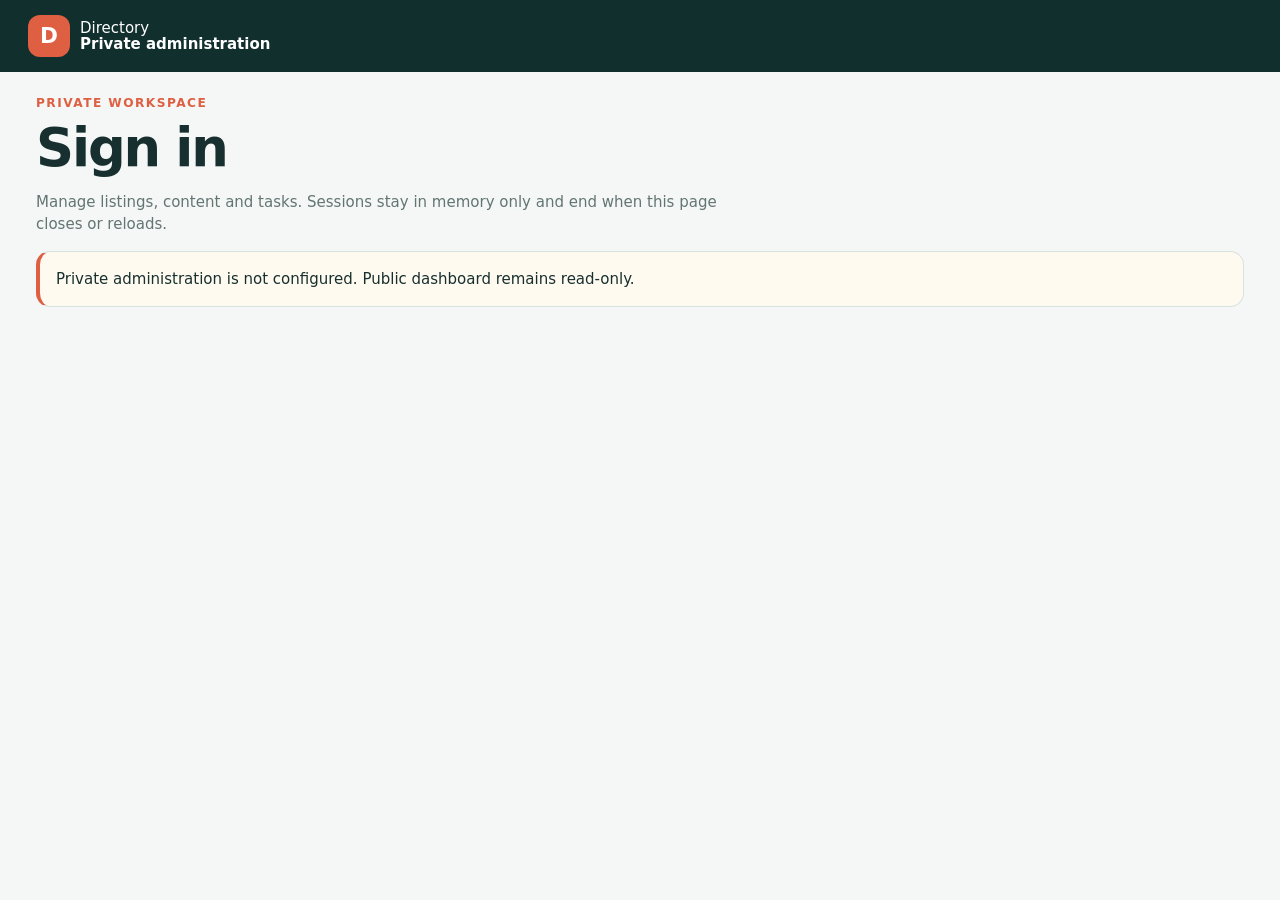
==== admin.html @ 72ed54ed "Add secure Supabase admin scaffold" ====
<!doctype html><html lang="en-AU"><head><meta charset="utf-8"><meta name="viewport" content="width=device-width,initial-scale=1"><meta name="robots" content="noindex,nofollow"><link rel="stylesheet" href="styles.css"><title>Private administration · Directory Command Centre</title></head><body><a class="skip-link" href="#adminMain">Skip to content</a><header class="topbar"><a class="brand" href="./"><span class="brand-mark">D</span><span>Directory<br><b>Private administration</b></span></a></header><main id="adminMain"><div class="kicker">Private workspace</div><h1>Sign in</h1><p class="lede">Manage listings, content and tasks. Sessions stay in memory only and end when this page closes or reloads.</p><div id="adminStatus" class="notice" role="status">Checking secure backend…</div><form id="signInForm" class="panel admin-form" hidden><label>Email<input name="email" type="email" autocomplete="username" required></label><label>Password<input name="password" type="password" autocomplete="current-password" required minlength="8"></label><button class="button" type="submit">Sign in</button></form><section id="workspace" hidden><div class="site-actions"><button id="signOut" class="button secondary" type="button">Sign out</button></div><div class="controls"><label>Record type<select id="entity"><option value="listings">Listings</option><option value="content_items">Content</option><option value="tasks">Tasks</option></select></label></div><form id="recordForm" class="panel admin-form"><input name="id" type="hidden"><label>Site<select name="site_id" required></select></label><label>Name or title<input name="label" maxlength="200" required></label><label>Slug / public URL / due date<input name="extra" maxlength="500"></label><label>Status<select name="status" required></select></label><label id="priorityWrap">Priority<select name="priority"><option>low</option><option selected>normal</option><option>high</option><option>urgent</option></select></label><div class="site-actions"><button class="button" type="submit">Save</button><button id="clearRecord" class="button secondary" type="button">Clear</button></div></form><div id="records" class="grid" aria-live="polite"></div></section></main><script src="admin.js" defer></script></body></html>
---- styles.css ----
:root{--ink:#17302f;--muted:#637573;--paper:#f4f7f5;--card:#fff;--line:#d8e2de;--brand:#102f2d;--accent:#de5f42;--mint:#cfe7dd;--gold:#f4e5ad;--danger:#a9443e;--shadow:0 10px 30px rgba(16,47,45,.07)}*{box-sizing:border-box}html{scroll-behavior:smooth}body{margin:0;background:var(--paper);color:var(--ink);font:15px/1.5 Inter,system-ui,-apple-system,"Segoe UI",sans-serif}button,input,select{font:inherit;color:inherit}a{color:inherit}.skip-link{position:fixed;left:1rem;top:-5rem;z-index:99;padding:.8rem 1rem;background:#fff}.skip-link:focus{top:1rem}.topbar{min-height:72px;padding:12px 16px;background:var(--brand);color:#fff;display:flex;align-items:center;justify-content:space-between}.brand{display:flex;align-items:center;gap:10px;text-decoration:none;line-height:1.1}.brand-mark{display:grid;place-items:center;width:42px;height:42px;border-radius:12px;background:var(--accent);font-size:1.35rem;font-weight:900}.menu-button,.nav-link,.site-link,.button{min-height:44px;display:inline-flex;align-items:center;justify-content:center;border:1px solid transparent;border-radius:9px;padding:8px 12px;background:transparent}.menu-button{color:#fff;border-color:#55706d}.global-nav{display:none;background:#fff;border-bottom:1px solid var(--line);padding:8px;gap:4px;overflow-x:auto}.global-nav.open{display:grid}.nav-link{text-decoration:none;justify-content:flex-start;font-weight:700;white-space:nowrap}.nav-link[aria-current=page]{background:var(--mint)}.sitebar{display:flex;align-items:center;gap:10px;padding:10px 16px;background:#eaf0ed;border-bottom:1px solid var(--line)}.sitebar label{font-size:.75rem;font-weight:800;text-transform:uppercase}.sitebar select{min-width:0;max-width:400px;min-height:44px;border:1px solid #b9c8c2;border-radius:8px;background:#fff;padding:8px}main{max-width:1240px;margin:auto;padding:22px 16px 48px}footer{text-align:center;color:var(--muted);padding:24px}h1{font-size:clamp(1.8rem,7vw,3.3rem);line-height:1.05;letter-spacing:-.04em;margin:.15em 0}h2{font-size:1.15rem}.kicker{font-size:.76rem;text-transform:uppercase;letter-spacing:.12em;color:var(--accent);font-weight:900}.lede{color:var(--muted);max-width:720px}.metrics,.grid{display:grid;gap:12px}.metrics{grid-template-columns:repeat(2,minmax(0,1fr));margin:22px 0}.metric,.panel,.site-card,.notice{background:var(--card);border:1px solid var(--line);border-radius:14px;padding:16px;box-shadow:var(--shadow)}.metric span,.meta-label{display:block;color:var(--muted);font-size:.72rem;text-transform:uppercase;letter-spacing:.06em}.metric strong{display:block;font-size:1.55rem}.metric small,.source-line{color:var(--muted);font-size:.76rem}.notice{box-shadow:none;border-left:4px solid var(--accent)}.notice.warning{background:#fffaf0}.controls{display:grid;gap:10px;margin:20px 0}.controls label{font-size:.78rem;font-weight:800}.controls input,.controls select{width:100%;min-height:44px;margin-top:4px;padding:9px;border:1px solid #bdcbc6;border-radius:9px;background:#fff}.site-card h2{margin:.4rem 0}.site-card h2 a{text-decoration-color:var(--accent)}.chips{display:flex;flex-wrap:wrap;gap:6px}.chip{display:inline-flex;border-radius:999px;padding:4px 9px;background:#e8eeeb;font-size:.72rem;font-weight:800}.chip.verified{background:#d9eee5;color:#195f48}.chip.pending_period{background:var(--gold);color:#705500}.chip.unavailable,.chip.not_connected{background:#ece9e4;color:#645b51}.chip.stale,.chip.failed_collection{background:#f6d9d4;color:var(--danger)}.site-actions{display:flex;flex-wrap:wrap;gap:8px;margin-top:14px}.button{background:var(--brand);color:#fff;text-decoration:none}.button.secondary{background:#fff;color:var(--ink);border-color:var(--line)}.detail-list{display:grid;gap:10px;margin:0}.detail-list div{border-top:1px solid var(--line);padding-top:10px}.detail-list dd{margin:2px 0}.table-wrap{overflow:auto;border:1px solid var(--line);border-radius:12px;background:#fff}table{border-collapse:collapse;width:100%;min-width:680px}th,td{text-align:left;padding:12px;border-bottom:1px solid var(--line);vertical-align:top}th{font-size:.72rem;text-transform:uppercase;background:#edf2ef}.empty{text-align:center;color:var(--muted);padding:32px}.sr-only{position:absolute;width:1px;height:1px;padding:0;margin:-1px;overflow:hidden;clip:rect(0,0,0,0);white-space:nowrap;border:0}:focus-visible{outline:3px solid #ed927b;outline-offset:2px}@media(min-width:700px){.menu-button{display:none}.global-nav{display:flex}.metrics{grid-template-columns:repeat(4,minmax(0,1fr))}.controls{grid-template-columns:2fr repeat(3,1fr)}.grid{grid-template-columns:repeat(2,minmax(0,1fr))}}@media(min-width:1040px){.topbar{padding-inline:28px}.global-nav{padding-inline:24px}.grid.sites{grid-template-columns:repeat(3,minmax(0,1fr))}}@media(prefers-reduced-motion:reduce){*{scroll-behavior:auto}}

.backend-state{display:flex;align-items:center;gap:.6rem;padding:.55rem 1rem;background:#fff7df;border-bottom:1px solid #e4c66b;font-size:.88rem}.backend-state .chip{flex:none}.admin-form{display:grid;gap:14px;max-width:680px;margin:20px 0}.admin-form label{display:grid;gap:5px;font-weight:750}.admin-form input,.admin-form select{width:100%;min-height:44px;padding:9px;border:1px solid #bdcbc6;border-radius:9px;background:#fff}.admin-form[hidden],[hidden]{display:none!important}
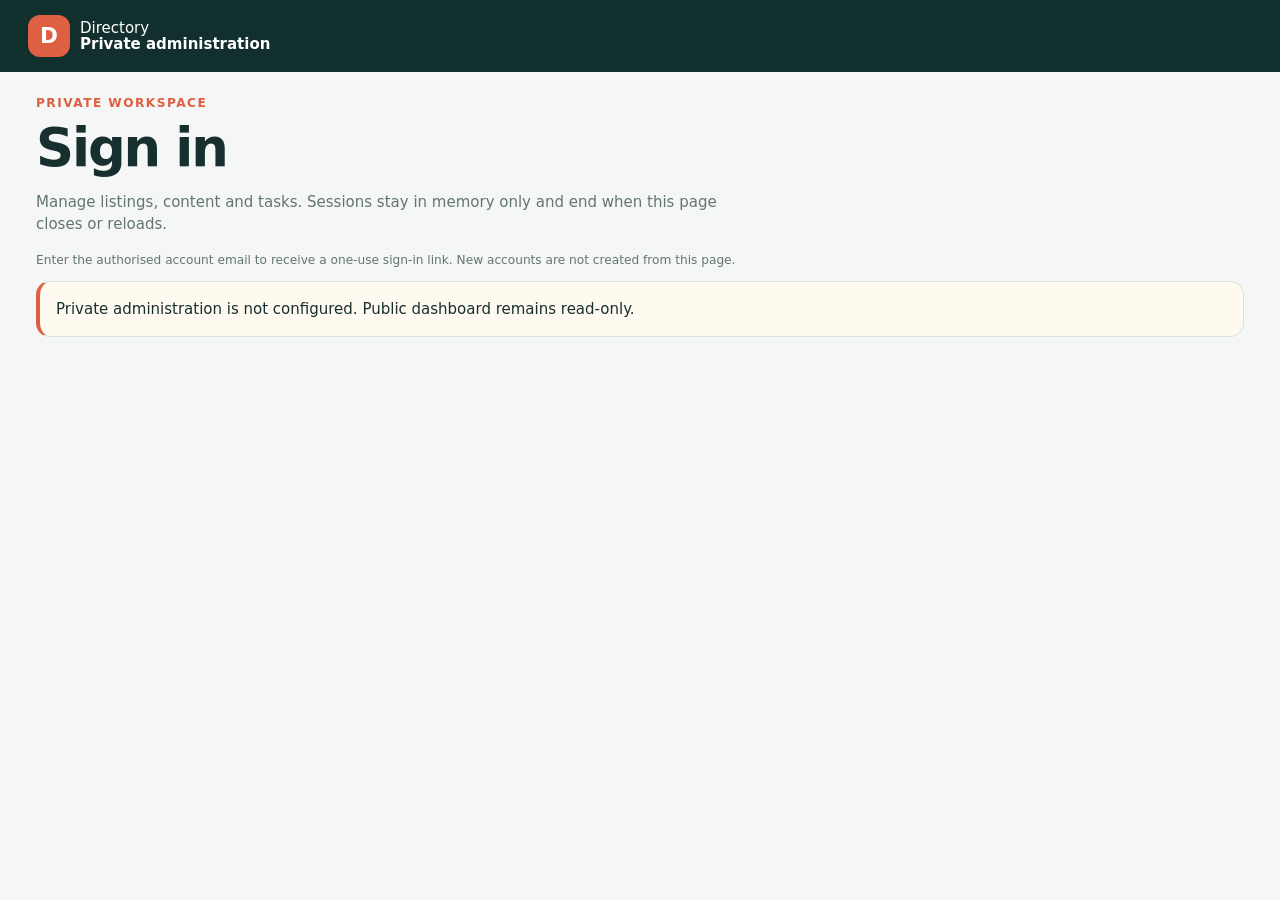
==== commit 6e84dc11: "Add passwordless admin sign-in" ====
--- a/admin.html
+++ b/admin.html
@@ -1 +1 @@
-<!doctype html><html lang="en-AU"><head><meta charset="utf-8"><meta name="viewport" content="width=device-width,initial-scale=1"><meta name="robots" content="noindex,nofollow"><link rel="stylesheet" href="styles.css"><title>Private administration · Directory Command Centre</title></head><body><a class="skip-link" href="#adminMain">Skip to content</a><header class="topbar"><a class="brand" href="./"><span class="brand-mark">D</span><span>Directory<br><b>Private administration</b></span></a></header><main id="adminMain"><div class="kicker">Private workspace</div><h1>Sign in</h1><p class="lede">Manage listings, content and tasks. Sessions stay in memory only and end when this page closes or reloads.</p><div id="adminStatus" class="notice" role="status">Checking secure backend…</div><form id="signInForm" class="panel admin-form" hidden><label>Email<input name="email" type="email" autocomplete="username" required></label><label>Password<input name="password" type="password" autocomplete="current-password" required minlength="8"></label><button class="button" type="submit">Sign in</button></form><section id="workspace" hidden><div class="site-actions"><button id="signOut" class="button secondary" type="button">Sign out</button></div><div class="controls"><label>Record type<select id="entity"><option value="listings">Listings</option><option value="content_items">Content</option><option value="tasks">Tasks</option></select></label></div><form id="recordForm" class="panel admin-form"><input name="id" type="hidden"><label>Site<select name="site_id" required></select></label><label>Name or title<input name="label" maxlength="200" required></label><label>Slug / public URL / due date<input name="extra" maxlength="500"></label><label>Status<select name="status" required></select></label><label id="priorityWrap">Priority<select name="priority"><option>low</option><option selected>normal</option><option>high</option><option>urgent</option></select></label><div class="site-actions"><button class="button" type="submit">Save</button><button id="clearRecord" class="button secondary" type="button">Clear</button></div></form><div id="records" class="grid" aria-live="polite"></div></section></main><script src="admin.js" defer></script></body></html>+<!doctype html><html lang="en-AU"><head><meta charset="utf-8"><meta name="viewport" content="width=device-width,initial-scale=1"><meta name="robots" content="noindex,nofollow"><link rel="stylesheet" href="styles.css"><title>Private administration · Directory Command Centre</title></head><body><a class="skip-link" href="#adminMain">Skip to content</a><header class="topbar"><a class="brand" href="./"><span class="brand-mark">D</span><span>Directory<br><b>Private administration</b></span></a></header><main id="adminMain"><div class="kicker">Private workspace</div><h1>Sign in</h1><p class="lede">Manage listings, content and tasks. Sessions stay in memory only and end when this page closes or reloads.</p><p class="source-line">Enter the authorised account email to receive a one-use sign-in link. New accounts are not created from this page.</p><div id="adminStatus" class="notice" role="status">Checking secure backend…</div><form id="signInForm" class="panel admin-form" hidden><label>Email<input name="email" type="email" autocomplete="username" required></label><button class="button" type="submit">Email sign-in link</button></form><section id="workspace" hidden><div class="site-actions"><button id="signOut" class="button secondary" type="button">Sign out</button></div><div class="controls"><label>Record type<select id="entity"><option value="listings">Listings</option><option value="content_items">Content</option><option value="tasks">Tasks</option></select></label></div><form id="recordForm" class="panel admin-form"><input name="id" type="hidden"><label>Site<select name="site_id" required></select></label><label>Name or title<input name="label" maxlength="200" required></label><label>Slug / public URL / due date<input name="extra" maxlength="500"></label><label>Status<select name="status" required></select></label><label id="priorityWrap">Priority<select name="priority"><option>low</option><option selected>normal</option><option>high</option><option>urgent</option></select></label><div class="site-actions"><button class="button" type="submit">Save</button><button id="clearRecord" class="button secondary" type="button">Clear</button></div></form><div id="records" class="grid" aria-live="polite"></div></section></main><script src="admin.js" defer></script></body></html>
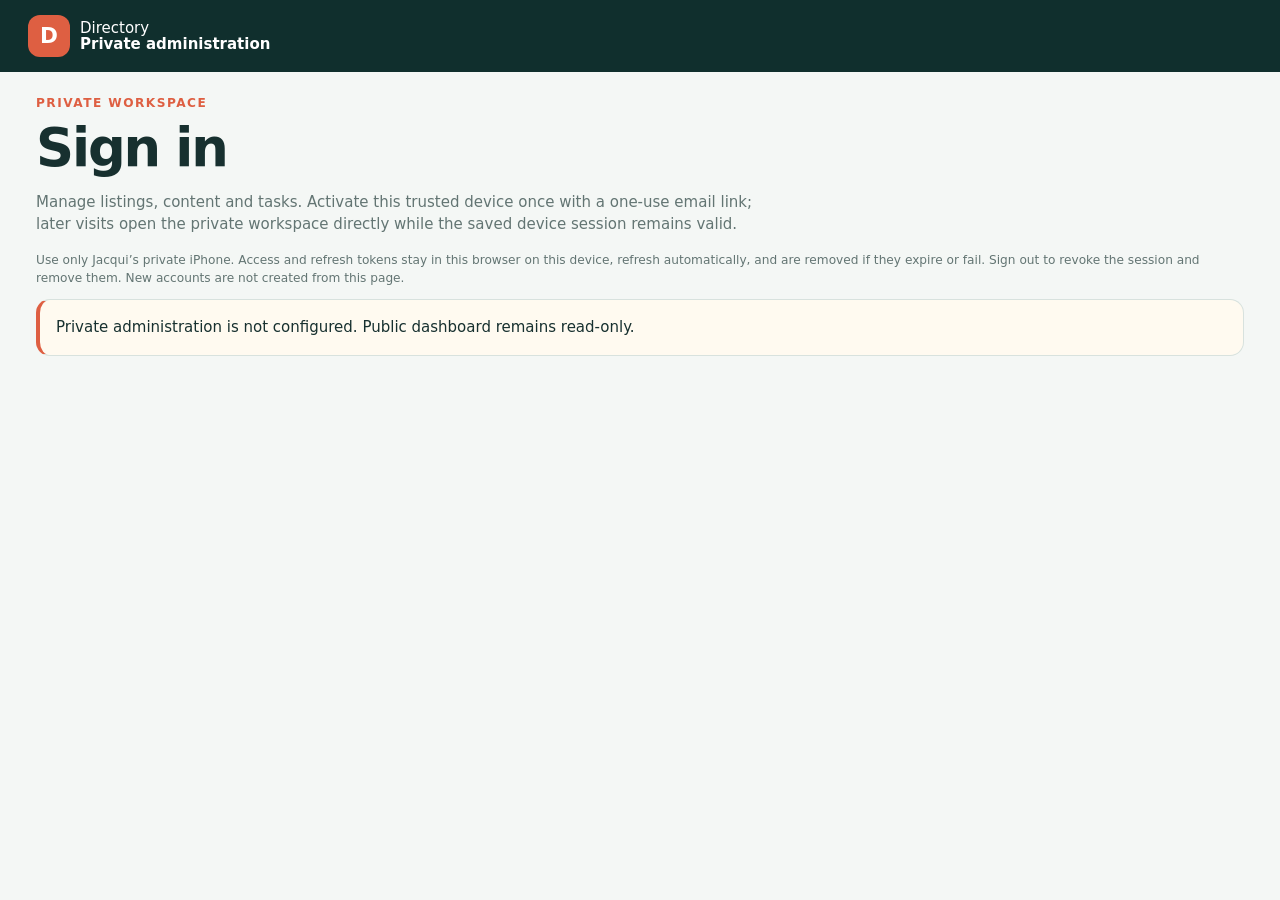
==== commit 73449f39: "Keep trusted admin devices signed in" ====
--- a/admin.html
+++ b/admin.html
@@ -1 +1 @@
-<!doctype html><html lang="en-AU"><head><meta charset="utf-8"><meta name="viewport" content="width=device-width,initial-scale=1"><meta name="robots" content="noindex,nofollow"><link rel="stylesheet" href="styles.css"><title>Private administration · Directory Command Centre</title></head><body><a class="skip-link" href="#adminMain">Skip to content</a><header class="topbar"><a class="brand" href="./"><span class="brand-mark">D</span><span>Directory<br><b>Private administration</b></span></a></header><main id="adminMain"><div class="kicker">Private workspace</div><h1>Sign in</h1><p class="lede">Manage listings, content and tasks. Sessions stay in memory only and end when this page closes or reloads.</p><p class="source-line">Enter the authorised account email to receive a one-use sign-in link. New accounts are not created from this page.</p><div id="adminStatus" class="notice" role="status">Checking secure backend…</div><form id="signInForm" class="panel admin-form" hidden><label>Email<input name="email" type="email" autocomplete="username" required></label><button class="button" type="submit">Email sign-in link</button></form><section id="workspace" hidden><div class="site-actions"><button id="signOut" class="button secondary" type="button">Sign out</button></div><div class="controls"><label>Record type<select id="entity"><option value="listings">Listings</option><option value="content_items">Content</option><option value="tasks">Tasks</option></select></label></div><form id="recordForm" class="panel admin-form"><input name="id" type="hidden"><label>Site<select name="site_id" required></select></label><label>Name or title<input name="label" maxlength="200" required></label><label>Slug / public URL / due date<input name="extra" maxlength="500"></label><label>Status<select name="status" required></select></label><label id="priorityWrap">Priority<select name="priority"><option>low</option><option selected>normal</option><option>high</option><option>urgent</option></select></label><div class="site-actions"><button class="button" type="submit">Save</button><button id="clearRecord" class="button secondary" type="button">Clear</button></div></form><div id="records" class="grid" aria-live="polite"></div></section></main><script src="admin.js" defer></script></body></html>
+<!doctype html><html lang="en-AU"><head><meta charset="utf-8"><meta name="viewport" content="width=device-width,initial-scale=1"><meta name="robots" content="noindex,nofollow"><link rel="stylesheet" href="styles.css"><title>Private administration · Directory Command Centre</title></head><body><a class="skip-link" href="#adminMain">Skip to content</a><header class="topbar"><a class="brand" href="./"><span class="brand-mark">D</span><span>Directory<br><b>Private administration</b></span></a></header><main id="adminMain"><div class="kicker">Private workspace</div><h1>Sign in</h1><p class="lede">Manage listings, content and tasks. Activate this trusted device once with a one-use email link; later visits open the private workspace directly while the saved device session remains valid.</p><p class="source-line">Use only Jacqui’s private iPhone. Access and refresh tokens stay in this browser on this device, refresh automatically, and are removed if they expire or fail. Sign out to revoke the session and remove them. New accounts are not created from this page.</p><div id="adminStatus" class="notice" role="status">Checking secure backend…</div><form id="signInForm" class="panel admin-form" hidden><label>Email<input name="email" type="email" autocomplete="username" required></label><button class="button" type="submit">Email sign-in link</button></form><section id="workspace" hidden><div class="site-actions"><button id="signOut" class="button secondary" type="button">Sign out</button></div><div class="controls"><label>Record type<select id="entity"><option value="listings">Listings</option><option value="content_items">Content</option><option value="tasks">Tasks</option></select></label></div><form id="recordForm" class="panel admin-form"><input name="id" type="hidden"><label>Site<select name="site_id" required></select></label><label>Name or title<input name="label" maxlength="200" required></label><label>Slug / public URL / due date<input name="extra" maxlength="500"></label><label>Status<select name="status" required></select></label><label id="priorityWrap">Priority<select name="priority"><option>low</option><option selected>normal</option><option>high</option><option>urgent</option></select></label><div class="site-actions"><button class="button" type="submit">Save</button><button id="clearRecord" class="button secondary" type="button">Clear</button></div></form><div id="records" class="grid" aria-live="polite"></div></section></main><script src="admin.js" defer></script></body></html>
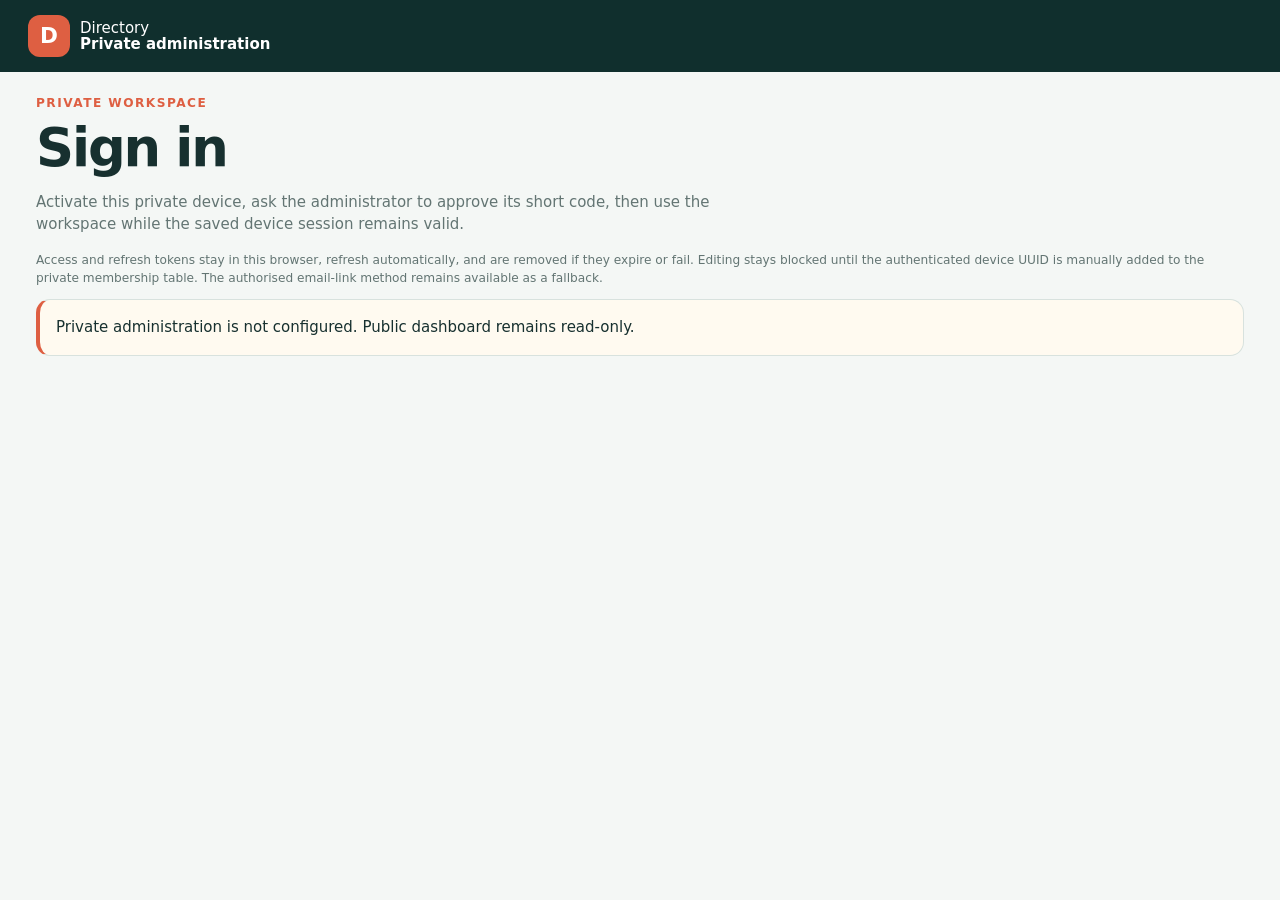
==== commit 403c09fc: "Add trusted device activation" ====
--- a/admin.html
+++ b/admin.html
@@ -1 +1 @@
-<!doctype html><html lang="en-AU"><head><meta charset="utf-8"><meta name="viewport" content="width=device-width,initial-scale=1"><meta name="robots" content="noindex,nofollow"><link rel="stylesheet" href="styles.css"><title>Private administration · Directory Command Centre</title></head><body><a class="skip-link" href="#adminMain">Skip to content</a><header class="topbar"><a class="brand" href="./"><span class="brand-mark">D</span><span>Directory<br><b>Private administration</b></span></a></header><main id="adminMain"><div class="kicker">Private workspace</div><h1>Sign in</h1><p class="lede">Manage listings, content and tasks. Activate this trusted device once with a one-use email link; later visits open the private workspace directly while the saved device session remains valid.</p><p class="source-line">Use only Jacqui’s private iPhone. Access and refresh tokens stay in this browser on this device, refresh automatically, and are removed if they expire or fail. Sign out to revoke the session and remove them. New accounts are not created from this page.</p><div id="adminStatus" class="notice" role="status">Checking secure backend…</div><form id="signInForm" class="panel admin-form" hidden><label>Email<input name="email" type="email" autocomplete="username" required></label><button class="button" type="submit">Email sign-in link</button></form><section id="workspace" hidden><div class="site-actions"><button id="signOut" class="button secondary" type="button">Sign out</button></div><div class="controls"><label>Record type<select id="entity"><option value="listings">Listings</option><option value="content_items">Content</option><option value="tasks">Tasks</option></select></label></div><form id="recordForm" class="panel admin-form"><input name="id" type="hidden"><label>Site<select name="site_id" required></select></label><label>Name or title<input name="label" maxlength="200" required></label><label>Slug / public URL / due date<input name="extra" maxlength="500"></label><label>Status<select name="status" required></select></label><label id="priorityWrap">Priority<select name="priority"><option>low</option><option selected>normal</option><option>high</option><option>urgent</option></select></label><div class="site-actions"><button class="button" type="submit">Save</button><button id="clearRecord" class="button secondary" type="button">Clear</button></div></form><div id="records" class="grid" aria-live="polite"></div></section></main><script src="admin.js" defer></script></body></html>
+<!doctype html><html lang="en-AU"><head><meta charset="utf-8"><meta name="viewport" content="width=device-width,initial-scale=1"><meta name="robots" content="noindex,nofollow"><link rel="stylesheet" href="styles.css"><title>Private administration · Directory Command Centre</title></head><body><a class="skip-link" href="#adminMain">Skip to content</a><header class="topbar"><a class="brand" href="./"><span class="brand-mark">D</span><span>Directory<br><b>Private administration</b></span></a></header><main id="adminMain"><div class="kicker">Private workspace</div><h1>Sign in</h1><p class="lede">Activate this private device, ask the administrator to approve its short code, then use the workspace while the saved device session remains valid.</p><p class="source-line">Access and refresh tokens stay in this browser, refresh automatically, and are removed if they expire or fail. Editing stays blocked until the authenticated device UUID is manually added to the private membership table. The authorised email-link method remains available as a fallback.</p><div id="adminStatus" class="notice" role="status">Checking secure backend…</div><form id="signInForm" class="panel admin-form" hidden><button id="activateDevice" class="button" type="button">Activate this device</button><hr><p class="source-line">Authorised email fallback</p><label>Email<input name="email" type="email" autocomplete="username" required></label><button class="button secondary" type="submit">Email sign-in link</button></form><section id="pendingApproval" class="panel" hidden><h2>Approval required</h2><p>Give this code to the private administrator:</p><p><strong id="approvalCode"></strong></p><p class="source-line">Exact authenticated device UUID: <code id="approvalUserId"></code></p><p class="source-line">The administrator must match the code to this anonymous Auth user and add the exact UUID to <code>private_management.admin_memberships</code>. No editing is available before that membership exists.</p><div class="site-actions"><button id="retryApproval" class="button" type="button">Check approval</button><button id="cancelActivation" class="button secondary" type="button">Clear activation</button></div></section><section id="workspace" hidden><div class="site-actions"><button id="signOut" class="button secondary" type="button">Sign out</button></div><div class="controls"><label>Record type<select id="entity"><option value="listings">Listings</option><option value="content_items">Content</option><option value="tasks">Tasks</option></select></label></div><form id="recordForm" class="panel admin-form"><input name="id" type="hidden"><label>Site<select name="site_id" required></select></label><label>Name or title<input name="label" maxlength="200" required></label><label>Slug / public URL / due date<input name="extra" maxlength="500"></label><label>Status<select name="status" required></select></label><label id="priorityWrap">Priority<select name="priority"><option>low</option><option selected>normal</option><option>high</option><option>urgent</option></select></label><div class="site-actions"><button class="button" type="submit">Save</button><button id="clearRecord" class="button secondary" type="button">Clear</button></div></form><div id="records" class="grid" aria-live="polite"></div></section></main><script src="admin.js" defer></script></body></html>
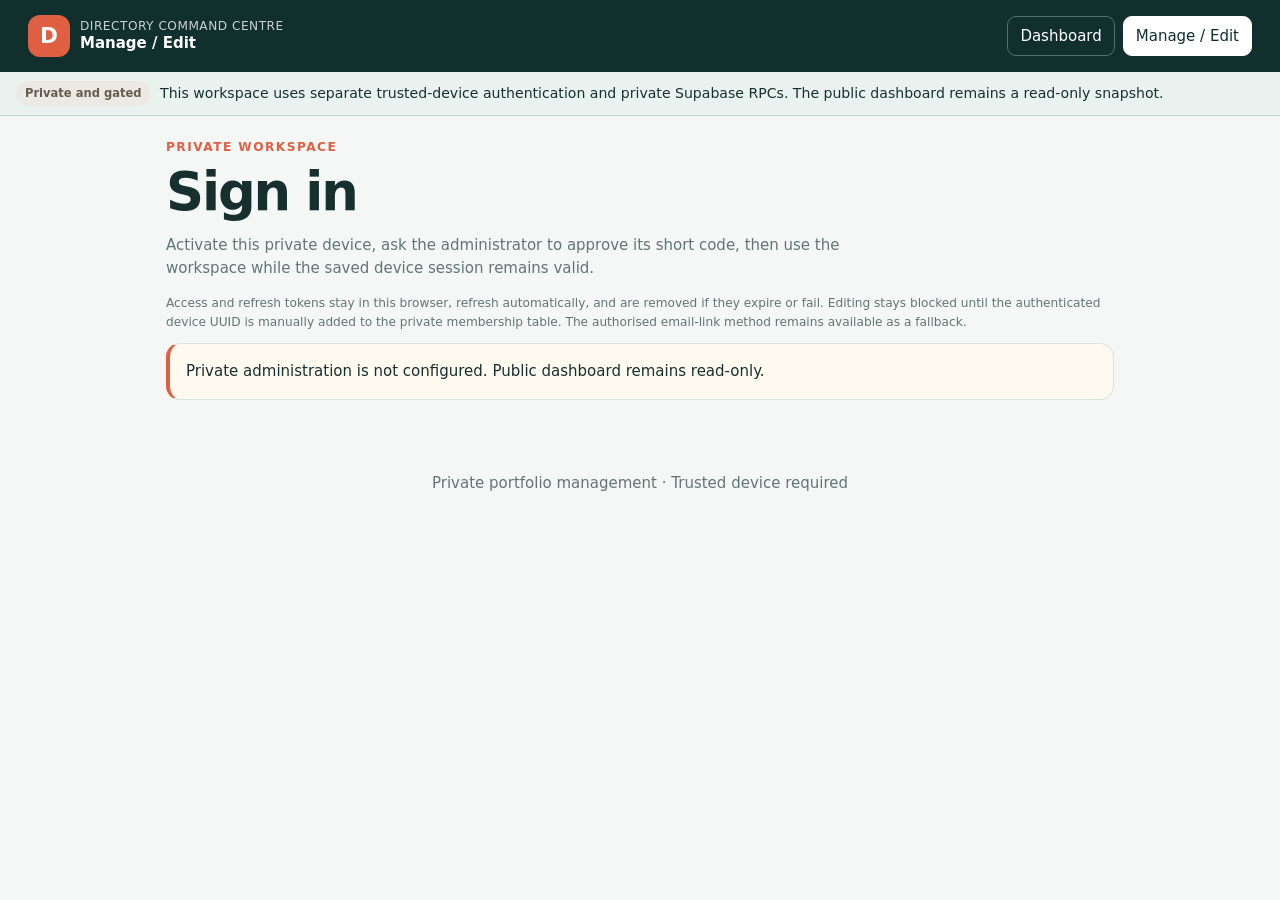
==== commit fb93a223: "Unify Command Centre navigation" ====
--- a/admin.html
+++ b/admin.html
@@ -1 +1 @@
-<!doctype html><html lang="en-AU"><head><meta charset="utf-8"><meta name="viewport" content="width=device-width,initial-scale=1"><meta name="robots" content="noindex,nofollow"><link rel="stylesheet" href="styles.css"><title>Private administration · Directory Command Centre</title></head><body><a class="skip-link" href="#adminMain">Skip to content</a><header class="topbar"><a class="brand" href="./"><span class="brand-mark">D</span><span>Directory<br><b>Private administration</b></span></a></header><main id="adminMain"><div class="kicker">Private workspace</div><h1>Sign in</h1><p class="lede">Activate this private device, ask the administrator to approve its short code, then use the workspace while the saved device session remains valid.</p><p class="source-line">Access and refresh tokens stay in this browser, refresh automatically, and are removed if they expire or fail. Editing stays blocked until the authenticated device UUID is manually added to the private membership table. The authorised email-link method remains available as a fallback.</p><div id="adminStatus" class="notice" role="status">Checking secure backend…</div><form id="signInForm" class="panel admin-form" hidden><button id="activateDevice" class="button" type="button">Activate this device</button><hr><p class="source-line">Authorised email fallback</p><label>Email<input name="email" type="email" autocomplete="username" required></label><button class="button secondary" type="submit">Email sign-in link</button></form><section id="pendingApproval" class="panel" hidden><h2>Approval required</h2><p>Give this code to the private administrator:</p><p><strong id="approvalCode"></strong></p><p class="source-line">Exact authenticated device UUID: <code id="approvalUserId"></code></p><p class="source-line">The administrator must match the code to this anonymous Auth user and add the exact UUID to <code>private_management.admin_memberships</code>. No editing is available before that membership exists.</p><div class="site-actions"><button id="retryApproval" class="button" type="button">Check approval</button><button id="cancelActivation" class="button secondary" type="button">Clear activation</button></div></section><section id="workspace" hidden><div class="site-actions"><button id="signOut" class="button secondary" type="button">Sign out</button></div><div class="controls"><label>Record type<select id="entity"><option value="listings">Listings</option><option value="content_items">Content</option><option value="tasks">Tasks</option></select></label></div><form id="recordForm" class="panel admin-form"><input name="id" type="hidden"><label>Site<select name="site_id" required></select></label><label>Name or title<input name="label" maxlength="200" required></label><label>Slug / public URL / due date<input name="extra" maxlength="500"></label><label>Status<select name="status" required></select></label><label id="priorityWrap">Priority<select name="priority"><option>low</option><option selected>normal</option><option>high</option><option>urgent</option></select></label><div class="site-actions"><button class="button" type="submit">Save</button><button id="clearRecord" class="button secondary" type="button">Clear</button></div></form><div id="records" class="grid" aria-live="polite"></div></section></main><script src="admin.js" defer></script></body></html>
+<!doctype html><html lang="en-AU"><head><meta charset="utf-8"><meta name="viewport" content="width=device-width,initial-scale=1,viewport-fit=cover"><meta name="theme-color" content="#102f2d"><meta name="robots" content="noindex,nofollow"><link rel="icon" href="icons/icon.svg" type="image/svg+xml"><link rel="apple-touch-icon" href="icons/icon-192.png"><link rel="stylesheet" href="styles.css"><title>Manage / Edit · Directory Command Centre</title></head><body><a class="skip-link" href="#adminMain">Skip to content</a><div id="appShell"><header class="topbar"><a class="brand" href="./#/overview" aria-label="Directory Command Centre dashboard"><span class="brand-mark">D</span><span class="brand-copy"><span>Directory Command Centre</span><b>Manage / Edit</b></span></a><nav class="topbar-actions" aria-label="Workspace"><a class="button secondary shell-action" href="./#/overview">Dashboard</a><a class="button shell-action" href="admin.html" aria-current="page">Manage / Edit</a></nav></header><div class="backend-state private-state" role="status"><span class="chip not_connected">Private and gated</span><span>This workspace uses separate trusted-device authentication and private Supabase RPCs. The public dashboard remains a read-only snapshot.</span></div><main id="adminMain"><div class="kicker">Private workspace</div><h1>Sign in</h1><p class="lede">Activate this private device, ask the administrator to approve its short code, then use the workspace while the saved device session remains valid.</p><p class="source-line">Access and refresh tokens stay in this browser, refresh automatically, and are removed if they expire or fail. Editing stays blocked until the authenticated device UUID is manually added to the private membership table. The authorised email-link method remains available as a fallback.</p><div id="adminStatus" class="notice" role="status">Checking secure backend…</div><form id="signInForm" class="panel admin-form" hidden><button id="activateDevice" class="button" type="button">Activate this device</button><hr><p class="source-line">Authorised email fallback</p><label>Email<input name="email" type="email" autocomplete="username" required></label><button class="button secondary" type="submit">Email sign-in link</button></form><section id="pendingApproval" class="panel" hidden><h2>Approval required</h2><p>Give this code to the private administrator:</p><p><strong id="approvalCode"></strong></p><p class="source-line">Exact authenticated device UUID: <code id="approvalUserId"></code></p><p class="source-line">The administrator must match the code to this anonymous Auth user and add the exact UUID to <code>private_management.admin_memberships</code>. No editing is available before that membership exists.</p><div class="site-actions"><button id="retryApproval" class="button" type="button">Check approval</button><button id="cancelActivation" class="button secondary" type="button">Clear activation</button></div></section><section id="workspace" hidden><div class="site-actions"><button id="signOut" class="button secondary" type="button">Sign out</button></div><div class="controls"><label>Record type<select id="entity"><option value="listings">Listings</option><option value="content_items">Content</option><option value="tasks">Tasks</option></select></label></div><form id="recordForm" class="panel admin-form"><input name="id" type="hidden"><label>Site<select name="site_id" required></select></label><label>Name or title<input name="label" maxlength="200" required></label><label>Slug / public URL / due date<input name="extra" maxlength="500"></label><label>Status<select name="status" required></select></label><label id="priorityWrap">Priority<select name="priority"><option>low</option><option selected>normal</option><option>high</option><option>urgent</option></select></label><div class="site-actions"><button class="button" type="submit">Save</button><button id="clearRecord" class="button secondary" type="button">Clear</button></div></form><div id="records" class="grid" aria-live="polite"></div></section></main><footer>Private portfolio management · Trusted device required</footer></div><script src="admin.js" defer></script></body></html>
--- a/styles.css
+++ b/styles.css
@@ -1,3 +1,3 @@
 :root{--ink:#17302f;--muted:#637573;--paper:#f4f7f5;--card:#fff;--line:#d8e2de;--brand:#102f2d;--accent:#de5f42;--mint:#cfe7dd;--gold:#f4e5ad;--danger:#a9443e;--shadow:0 10px 30px rgba(16,47,45,.07)}*{box-sizing:border-box}html{scroll-behavior:smooth}body{margin:0;background:var(--paper);color:var(--ink);font:15px/1.5 Inter,system-ui,-apple-system,"Segoe UI",sans-serif}button,input,select{font:inherit;color:inherit}a{color:inherit}.skip-link{position:fixed;left:1rem;top:-5rem;z-index:99;padding:.8rem 1rem;background:#fff}.skip-link:focus{top:1rem}.topbar{min-height:72px;padding:12px 16px;background:var(--brand);color:#fff;display:flex;align-items:center;justify-content:space-between}.brand{display:flex;align-items:center;gap:10px;text-decoration:none;line-height:1.1}.brand-mark{display:grid;place-items:center;width:42px;height:42px;border-radius:12px;background:var(--accent);font-size:1.35rem;font-weight:900}.menu-button,.nav-link,.site-link,.button{min-height:44px;display:inline-flex;align-items:center;justify-content:center;border:1px solid transparent;border-radius:9px;padding:8px 12px;background:transparent}.menu-button{color:#fff;border-color:#55706d}.global-nav{display:none;background:#fff;border-bottom:1px solid var(--line);padding:8px;gap:4px;overflow-x:auto}.global-nav.open{display:grid}.nav-link{text-decoration:none;justify-content:flex-start;font-weight:700;white-space:nowrap}.nav-link[aria-current=page]{background:var(--mint)}.sitebar{display:flex;align-items:center;gap:10px;padding:10px 16px;background:#eaf0ed;border-bottom:1px solid var(--line)}.sitebar label{font-size:.75rem;font-weight:800;text-transform:uppercase}.sitebar select{min-width:0;max-width:400px;min-height:44px;border:1px solid #b9c8c2;border-radius:8px;background:#fff;padding:8px}main{max-width:1240px;margin:auto;padding:22px 16px 48px}footer{text-align:center;color:var(--muted);padding:24px}h1{font-size:clamp(1.8rem,7vw,3.3rem);line-height:1.05;letter-spacing:-.04em;margin:.15em 0}h2{font-size:1.15rem}.kicker{font-size:.76rem;text-transform:uppercase;letter-spacing:.12em;color:var(--accent);font-weight:900}.lede{color:var(--muted);max-width:720px}.metrics,.grid{display:grid;gap:12px}.metrics{grid-template-columns:repeat(2,minmax(0,1fr));margin:22px 0}.metric,.panel,.site-card,.notice{background:var(--card);border:1px solid var(--line);border-radius:14px;padding:16px;box-shadow:var(--shadow)}.metric span,.meta-label{display:block;color:var(--muted);font-size:.72rem;text-transform:uppercase;letter-spacing:.06em}.metric strong{display:block;font-size:1.55rem}.metric small,.source-line{color:var(--muted);font-size:.76rem}.notice{box-shadow:none;border-left:4px solid var(--accent)}.notice.warning{background:#fffaf0}.controls{display:grid;gap:10px;margin:20px 0}.controls label{font-size:.78rem;font-weight:800}.controls input,.controls select{width:100%;min-height:44px;margin-top:4px;padding:9px;border:1px solid #bdcbc6;border-radius:9px;background:#fff}.site-card h2{margin:.4rem 0}.site-card h2 a{text-decoration-color:var(--accent)}.chips{display:flex;flex-wrap:wrap;gap:6px}.chip{display:inline-flex;border-radius:999px;padding:4px 9px;background:#e8eeeb;font-size:.72rem;font-weight:800}.chip.verified{background:#d9eee5;color:#195f48}.chip.pending_period{background:var(--gold);color:#705500}.chip.unavailable,.chip.not_connected{background:#ece9e4;color:#645b51}.chip.stale,.chip.failed_collection{background:#f6d9d4;color:var(--danger)}.site-actions{display:flex;flex-wrap:wrap;gap:8px;margin-top:14px}.button{background:var(--brand);color:#fff;text-decoration:none}.button.secondary{background:#fff;color:var(--ink);border-color:var(--line)}.detail-list{display:grid;gap:10px;margin:0}.detail-list div{border-top:1px solid var(--line);padding-top:10px}.detail-list dd{margin:2px 0}.table-wrap{overflow:auto;border:1px solid var(--line);border-radius:12px;background:#fff}table{border-collapse:collapse;width:100%;min-width:680px}th,td{text-align:left;padding:12px;border-bottom:1px solid var(--line);vertical-align:top}th{font-size:.72rem;text-transform:uppercase;background:#edf2ef}.empty{text-align:center;color:var(--muted);padding:32px}.sr-only{position:absolute;width:1px;height:1px;padding:0;margin:-1px;overflow:hidden;clip:rect(0,0,0,0);white-space:nowrap;border:0}:focus-visible{outline:3px solid #ed927b;outline-offset:2px}@media(min-width:700px){.menu-button{display:none}.global-nav{display:flex}.metrics{grid-template-columns:repeat(4,minmax(0,1fr))}.controls{grid-template-columns:2fr repeat(3,1fr)}.grid{grid-template-columns:repeat(2,minmax(0,1fr))}}@media(min-width:1040px){.topbar{padding-inline:28px}.global-nav{padding-inline:24px}.grid.sites{grid-template-columns:repeat(3,minmax(0,1fr))}}@media(prefers-reduced-motion:reduce){*{scroll-behavior:auto}}
 
-.backend-state{display:flex;align-items:center;gap:.6rem;padding:.55rem 1rem;background:#fff7df;border-bottom:1px solid #e4c66b;font-size:.88rem}.backend-state .chip{flex:none}.admin-form{display:grid;gap:14px;max-width:680px;margin:20px 0}.admin-form label{display:grid;gap:5px;font-weight:750}.admin-form input,.admin-form select{width:100%;min-height:44px;padding:9px;border:1px solid #bdcbc6;border-radius:9px;background:#fff}.admin-form[hidden],[hidden]{display:none!important}
+.backend-state{display:flex;align-items:center;gap:.6rem;padding:.55rem 1rem;background:#fff7df;border-bottom:1px solid #e4c66b;font-size:.88rem}.backend-state .chip{flex:none}.admin-form{display:grid;gap:14px;max-width:680px;margin:20px 0}.admin-form label{display:grid;gap:5px;font-weight:750}.admin-form input,.admin-form select{width:100%;min-height:44px;padding:9px;border:1px solid #bdcbc6;border-radius:9px;background:#fff}.admin-form[hidden],[hidden]{display:none!important}.brand-copy{display:grid;gap:2px}.brand-copy>span{font-size:.76rem;letter-spacing:.04em;text-transform:uppercase;opacity:.78}.topbar-actions{display:flex;align-items:center;gap:8px}.shell-action{min-height:40px;white-space:nowrap}.topbar .button.secondary{background:transparent;color:#fff;border-color:#55706d}.topbar .button[aria-current=page]{background:#fff;color:var(--brand);border-color:#fff}.context-link{font-weight:800;white-space:nowrap}.private-state{background:#e9f2ee;border-bottom-color:#b9d4c9}#adminMain{max-width:980px}@media(max-width:560px){.topbar{align-items:flex-start;gap:10px}.brand-copy>span{display:none}.topbar-actions{gap:5px}.shell-action{padding:7px 9px;font-size:.78rem}.backend-state{align-items:flex-start;flex-wrap:wrap}.context-link{width:100%;margin-left:0}.brand-mark{width:38px;height:38px}}
